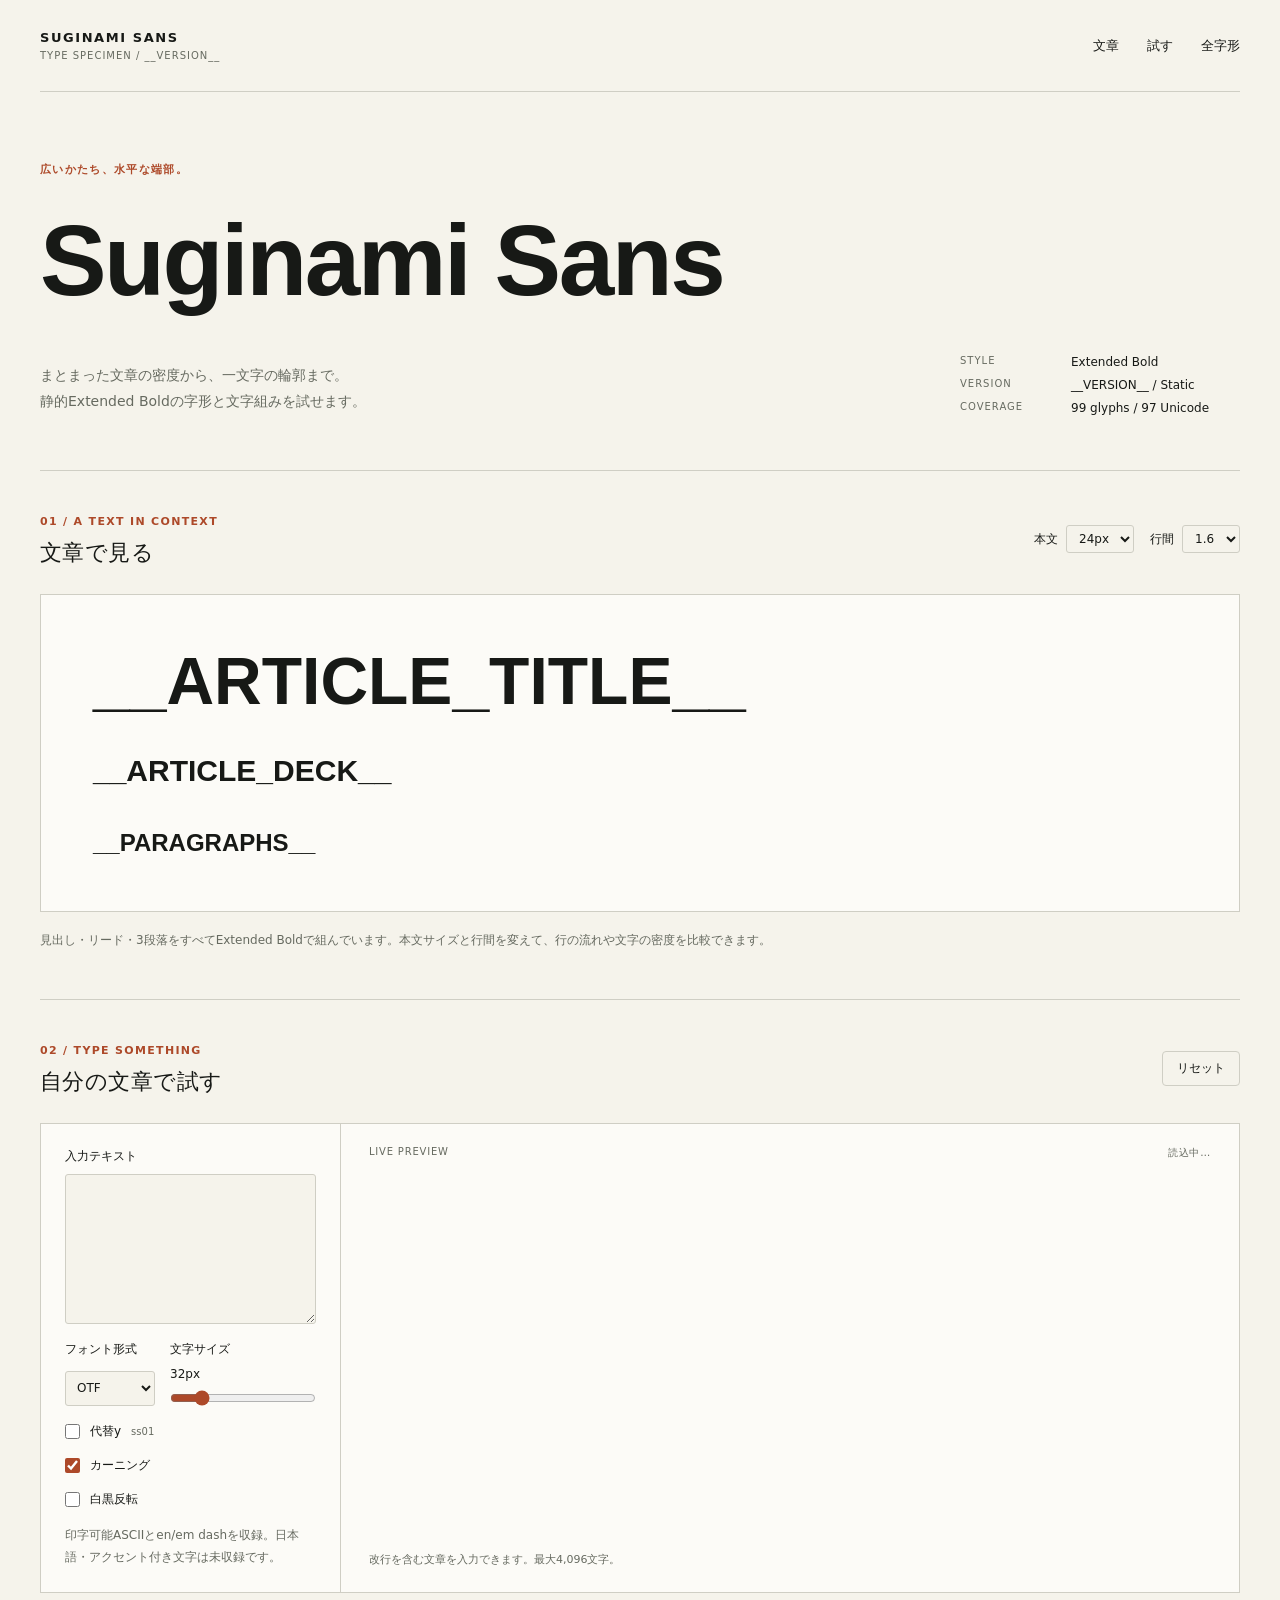
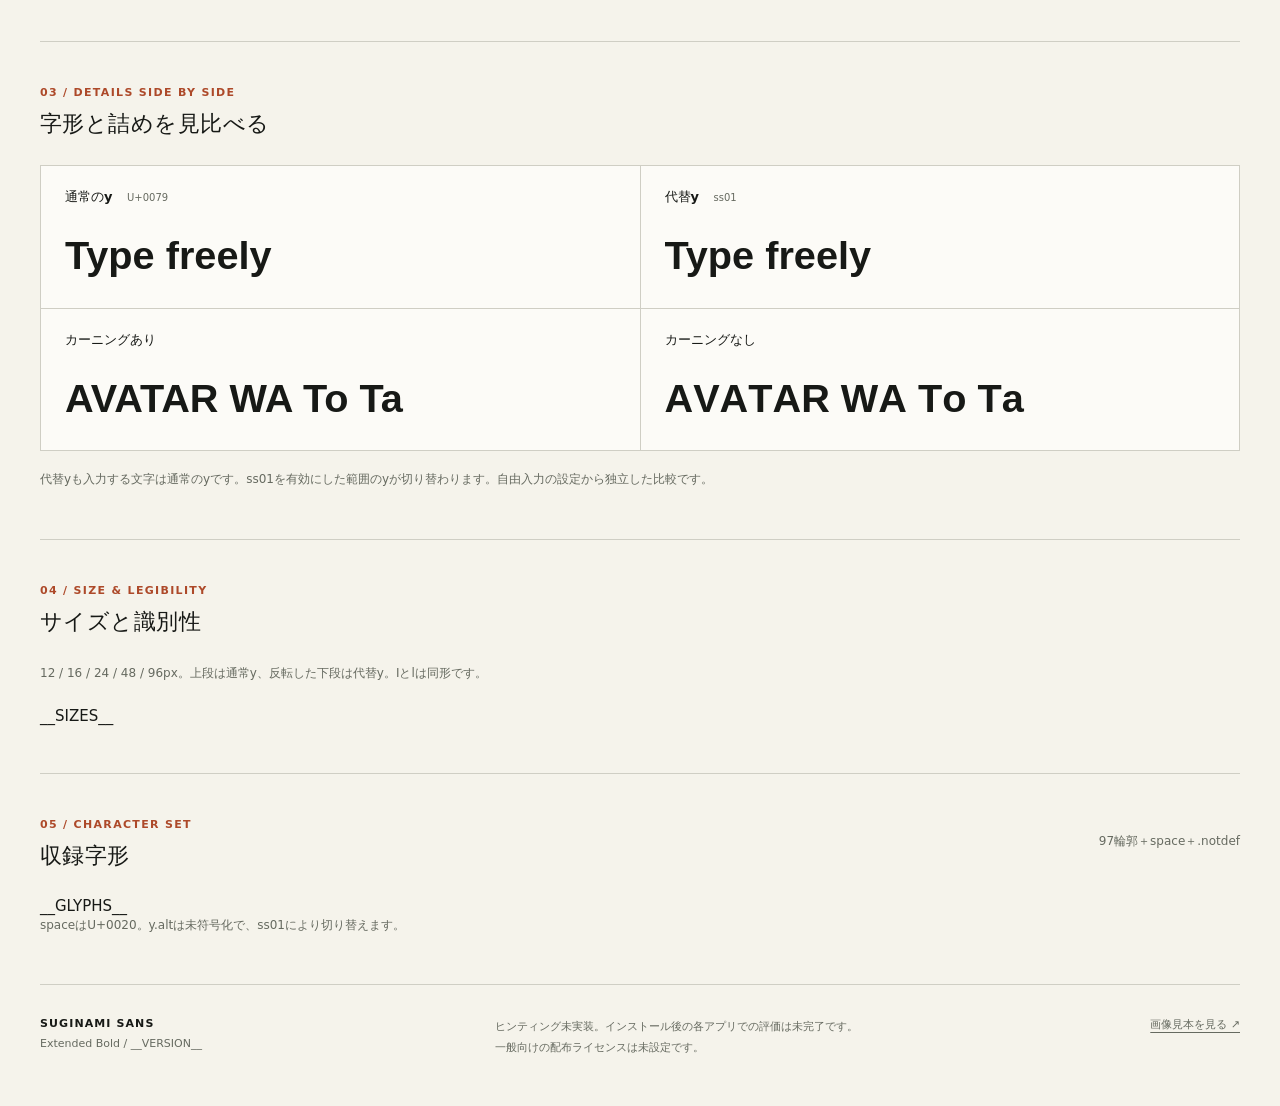
==== scripts/specimen/index.html @ ce56bf21 "Expand prose specimens and package standalone Extended Bold release" ====
<!doctype html>
<html lang="ja">
<head>
  <meta charset="utf-8">
  <meta name="viewport" content="width=device-width,initial-scale=1">
  <meta name="color-scheme" content="light dark">
  <title>Suginami Sans — Extended Bold 見本</title>
  <link rel="stylesheet" href="specimen.css">
  <script id="specimen-data" type="application/json">__DATA__</script>
  <script src="specimen.js" defer></script>
</head>
<body>
  <header class="masthead wrap">
    <a class="identity" href="#top">SUGINAMI SANS<span>TYPE SPECIMEN / __VERSION__</span></a>
    <nav aria-label="ページ内"><a href="#reading">文章</a><a href="#try">試す</a><a href="#characters">全字形</a></nav>
  </header>
  <main id="top" class="wrap">
    <section class="intro" aria-labelledby="title">
      <div class="eyebrow">広いかたち、水平な端部。</div>
      <h1 id="title" class="face">Suginami Sans</h1>
      <div class="intro-bottom"><p>まとまった文章の密度から、一文字の輪郭まで。<br>静的Extended Boldの字形と文字組みを試せます。</p><dl class="specs"><div><dt>STYLE</dt><dd>Extended Bold</dd></div><div><dt>VERSION</dt><dd>__VERSION__ / Static</dd></div><div><dt>COVERAGE</dt><dd>99 glyphs / 97 Unicode</dd></div></dl></div>
    </section>

    <section id="reading" class="section" aria-labelledby="reading-title">
      <div class="section-heading"><div><span class="eyebrow">01 / A TEXT IN CONTEXT</span><h2 id="reading-title">文章で見る</h2></div><div class="reading-controls"><label for="reading-size">本文 <select id="reading-size"><option value="16">16px</option><option value="24" selected>24px</option><option value="32">32px</option></select></label><label for="leading">行間 <select id="leading"><option value="1.3">1.3</option><option value="1.6" selected>1.6</option><option value="1.9">1.9</option></select></label></div></div>
      <article class="reading face" lang="en"><h3>__ARTICLE_TITLE__</h3><p class="deck">__ARTICLE_DECK__</p><div id="paragraphs" class="paragraphs">__PARAGRAPHS__</div></article>
      <p class="hint">見出し・リード・3段落をすべてExtended Boldで組んでいます。本文サイズと行間を変えて、行の流れや文字の密度を比較できます。</p>
    </section>

    <section id="try" class="section" aria-labelledby="try-title">
      <div class="section-heading"><div><span class="eyebrow">02 / TYPE SOMETHING</span><h2 id="try-title">自分の文章で試す</h2></div><button id="reset" class="quiet" type="button">リセット</button></div>
      <div class="workspace">
        <div class="settings">
          <label class="field" for="text-input">入力テキスト<textarea id="text-input" rows="6" maxlength="4096" spellcheck="false"></textarea></label>
          <div class="control-row"><label class="field" for="format">フォント形式<select id="format"><option value="otf">OTF</option><option value="ttf">TTF</option></select></label><label class="field" for="size">文字サイズ <output id="size-label" for="size">32px</output><input id="size" type="range" min="12" max="120" value="32"></label></div>
          <label class="check"><input id="alternate" type="checkbox">代替y <span>ss01</span></label>
          <label class="check"><input id="kern" type="checkbox" checked>カーニング</label>
          <label class="check"><input id="reverse" type="checkbox">白黒反転</label>
          <p class="hint">印字可能ASCIIとen/em dashを収録。日本語・アクセント付き文字は未収録です。</p>
        </div>
        <div class="preview-area"><div class="preview-caption"><span>LIVE PREVIEW</span><span id="font-status" role="status">読込中…</span></div><div id="preview" class="face" aria-label="入力テキストの見本"></div><p id="unsupported" class="warning" role="status" hidden></p><p class="preview-note">改行を含む文章を入力できます。最大4,096文字。</p></div>
      </div>
    </section>

    <section id="compare" class="section" aria-labelledby="compare-title">
      <div class="section-heading"><div><span class="eyebrow">03 / DETAILS SIDE BY SIDE</span><h2 id="compare-title">字形と詰めを見比べる</h2></div></div>
      <div class="comparison-grid"><article class="comparison"><h3>通常のy <span>U+0079</span></h3><div class="scroll"><span id="compare-default" class="face comparison-text">Type freely</span></div></article><article class="comparison"><h3>代替y <span>ss01</span></h3><div class="scroll"><span id="compare-alternate" class="face comparison-text alternate">Type freely</span></div></article><article class="comparison"><h3>カーニングあり</h3><div class="scroll"><span id="compare-kern-on" class="face comparison-text">AVATAR WA To Ta</span></div></article><article class="comparison"><h3>カーニングなし</h3><div class="scroll"><span id="compare-kern-off" class="face comparison-text unkerned">AVATAR WA To Ta</span></div></article></div>
      <p class="hint">代替yも入力する文字は通常のyです。ss01を有効にした範囲のyが切り替わります。自由入力の設定から独立した比較です。</p>
    </section>

    <section id="sizes" class="section" aria-labelledby="sizes-title"><div class="section-heading"><div><span class="eyebrow">04 / SIZE & LEGIBILITY</span><h2 id="sizes-title">サイズと識別性</h2></div></div><p class="hint">12 / 16 / 24 / 48 / 96px。上段は通常y、反転した下段は代替y。Iとlは同形です。</p><div class="size-list">__SIZES__</div></section>

    <section id="characters" class="section" aria-labelledby="characters-title"><div class="section-heading"><div><span class="eyebrow">05 / CHARACTER SET</span><h2 id="characters-title">収録字形</h2></div><span class="hint">97輪郭＋space＋.notdef</span></div>__GLYPHS__<p class="hint">spaceはU+0020。y.altは未符号化で、ss01により切り替えます。</p></section>
  </main>
  <footer class="wrap"><div><strong>SUGINAMI SANS</strong><span>Extended Bold / __VERSION__</span></div><p>ヒンティング未実装。インストール後の各アプリでの評価は未完了です。<br>一般向けの配布ライセンスは未設定です。</p><a href="specimen.png">画像見本を見る ↗</a></footer>
</body>
</html>
---- scripts/specimen/specimen.css ----
@font-face{font-family:SuginamiOTF;src:url('../fonts/SuginamiSans-ExtendedBold.otf') format('opentype');font-weight:700;font-style:normal;font-display:block}
@font-face{font-family:SuginamiTTF;src:url('../fonts/SuginamiSans-ExtendedBold.ttf') format('truetype');font-weight:700;font-style:normal;font-display:block}
:root{--face:SuginamiOTF;--paper:#f5f3eb;--card:#fcfbf7;--ink:#171916;--muted:#666a60;--rule:#cfcec4;--accent:#ad4929;color-scheme:light;font-family:system-ui,-apple-system,"Segoe UI",sans-serif;color:var(--ink);background:var(--paper);font-size:15px}
*{box-sizing:border-box}html{scroll-behavior:smooth;scroll-padding-top:24px}body{margin:0;color:var(--ink);background:var(--paper)}.wrap{width:min(1240px,calc(100% - 80px));margin-inline:auto}a{color:inherit;text-underline-offset:4px}button,input,select,textarea{font:inherit}button,select,input[type=checkbox],input[type=range]{cursor:pointer}button:focus-visible,input:focus-visible,select:focus-visible,textarea:focus-visible,a:focus-visible{outline:2px solid var(--accent);outline-offset:4px}button{color:inherit}.face{font-family:var(--face),sans-serif;font-weight:700;font-synthesis:none;font-kerning:normal;font-style:normal}.alternate{font-feature-settings:"ss01" 1}.unkerned{font-kerning:none}.masthead{display:flex;justify-content:space-between;align-items:center;padding-block:30px;border-bottom:1px solid var(--rule);gap:20px}.identity{text-decoration:none;font-size:13px;letter-spacing:.12em;font-weight:750;display:grid;gap:5px}.identity span{font-size:10px;letter-spacing:.1em;color:var(--muted);font-weight:450}nav{display:flex;gap:28px;font-size:13px}nav a{text-decoration:none}.intro{padding:70px 0 55px}.eyebrow{font-size:11px;letter-spacing:.12em;color:var(--accent);font-weight:650}h1{font-size:clamp(36px,7.8vw,104px);line-height:1.2;letter-spacing:-.025em;margin:24px 0 34px}.intro-bottom{display:flex;justify-content:space-between;align-items:end;gap:40px}.intro-bottom p{font-size:14px;color:var(--muted)}p{line-height:1.85;margin:0}.specs{margin:0;display:grid;gap:9px;min-width:280px}.specs div{display:grid;grid-template-columns:95px auto;gap:16px}.specs dt{font-size:10px;color:var(--muted);letter-spacing:.1em}.specs dd{font-size:12px;margin:0}.section{border-top:1px solid var(--rule);padding:40px 0 48px;min-width:0}.section-heading{display:flex;justify-content:space-between;align-items:center;gap:20px;margin-bottom:26px}h2{font-size:22px;font-weight:550;letter-spacing:.02em;margin:9px 0 0}h3{font-size:13px;font-weight:550;margin:25px 0 14px}h3 span{font-size:10px;font-weight:400;color:var(--muted);margin-left:10px}.quiet{background:none;border:1px solid var(--rule);border-radius:4px;padding:8px 14px;font-size:12px}.field{display:grid;gap:9px;font-size:12px}.field textarea,.field select,.reading-controls select{width:100%;min-width:0;background:var(--paper);color:var(--ink);border:1px solid var(--rule);border-radius:3px;padding:10px;line-height:1.6}.field textarea{resize:vertical;min-height:150px}.field select{padding:7px}.reading-controls{display:flex;gap:16px}.reading-controls label{display:flex;align-items:center;gap:8px;font-size:12px;white-space:nowrap}.reading-controls select{padding:5px 8px;width:auto}.reading{background:var(--card);border:1px solid var(--rule);padding:48px 52px;margin-bottom:18px}.reading h3{font:inherit;font-size:clamp(34px,5.2vw,66px);line-height:1.18;max-width:17ch;margin:0 0 28px}.reading .deck{font-size:clamp(20px,2.8vw,30px);line-height:1.45;margin:0 0 32px;max-width:45ch}.paragraphs{font-size:24px;line-height:1.6;max-width:65ch}.paragraphs p{line-height:inherit;margin:0 0 1em}.paragraphs p:last-child{margin:0}.workspace{display:grid;grid-template-columns:300px minmax(0,1fr);border:1px solid var(--rule);background:var(--card)}.settings{padding:24px;border-right:1px solid var(--rule);display:grid;gap:17px;align-content:start}.control-row{display:grid;grid-template-columns:90px minmax(0,1fr);gap:15px}input[type=range]{width:100%;accent-color:var(--accent);margin:0}input[type=checkbox]{accent-color:var(--accent);width:15px;height:15px;margin:0}.check{display:flex;align-items:center;gap:10px;font-size:12px}.check span{color:var(--muted);font-size:10px}.hint{font-size:12px;color:var(--muted);line-height:1.8}.preview-area{padding:22px 28px;min-width:0;display:flex;flex-direction:column;min-height:360px}.preview-caption{display:flex;justify-content:space-between;gap:12px;font-size:10px;letter-spacing:.08em;color:var(--muted)}#preview{font-size:32px;line-height:1.6;padding:35px 0;white-space:pre-wrap;overflow-wrap:anywhere;max-width:100%;min-height:210px;flex:1}.preview-note{font-size:11px;color:var(--muted)}.warning{font-size:12px;color:var(--accent);padding:10px 0}.comparison-grid{display:grid;grid-template-columns:minmax(0,1fr) minmax(0,1fr);gap:1px;background:var(--rule);border:1px solid var(--rule);margin-bottom:18px}.comparison{padding:22px 24px;background:var(--card);min-width:0}.comparison h3{margin:0 0 20px}.comparison-text{font-size:clamp(22px,3.1vw,42px);display:inline-block;white-space:nowrap;line-height:1.5}.scroll{overflow-x:auto;min-width:0;max-width:100%}.size-list{margin-top:22px}.size-row{display:grid;grid-template-columns:62px minmax(0,1fr);gap:16px;border-top:1px solid var(--rule);padding:22px 0}.size-row>small{font-size:11px;color:var(--muted);padding-top:8px}.size-example{white-space:nowrap;line-height:1.4;width:max-content;min-width:100%;padding:8px 12px}.inverse{background:var(--ink);color:var(--paper)}.glyph-grid{display:grid;grid-template-columns:repeat(auto-fill,minmax(105px,1fr));gap:1px;border:1px solid var(--rule);background:var(--rule);margin-bottom:26px}.glyph{display:flex;flex-direction:column;justify-content:center;align-items:center;gap:16px;padding:24px 8px 18px;background:var(--card);min-width:0}.glyph .face{font-size:42px;line-height:1.2}.glyph small{font-size:9px;color:var(--muted);letter-spacing:.04em}footer{border-top:1px solid var(--rule);display:flex;justify-content:space-between;gap:30px;padding-block:32px 48px;font-size:11px;color:var(--muted)}footer strong,footer span{display:block}footer strong{color:var(--ink);font-size:11px;letter-spacing:.1em;margin-bottom:7px}footer a{white-space:nowrap}body.reversed{--paper:#181b18;--card:#20241f;--ink:#f4f2e9;--muted:#b6baad;--rule:#444a40;--accent:#efa884}body.reversed input{color-scheme:dark}[hidden]{display:none!important}
@media(max-width:800px){.wrap{width:calc(100% - 40px)}.intro{padding:44px 0 36px}.intro-bottom{display:block}.specs{margin-top:26px}.workspace{grid-template-columns:1fr}.settings{border-right:0;border-bottom:1px solid var(--rule)}.preview-area{min-height:260px}.reading{padding:28px}.section-heading{flex-wrap:wrap}.comparison-grid{grid-template-columns:1fr}.comparison-text{font-size:clamp(24px,5vw,40px)}footer{flex-wrap:wrap}.glyph-grid{grid-template-columns:repeat(auto-fill,minmax(78px,1fr))}.glyph .face{font-size:34px}nav{gap:16px}}
@media(max-width:420px){.wrap{width:calc(100% - 28px)}.masthead{padding-block:20px}.identity{font-size:11px}.identity span{font-size:8px}nav{gap:12px;font-size:11px}.section{padding-block:30px}h2{font-size:20px}.settings,.preview-area{padding:20px}.reading{padding:22px}.paragraphs{font-size:24px}.size-row{grid-template-columns:40px minmax(0,1fr);gap:8px}.section-heading>.hint{max-width:100px;text-align:right}h1{font-size:clamp(26px,7.8vw,36px)}}
@media(prefers-reduced-motion:reduce){html{scroll-behavior:auto}}
@media print{.masthead nav,.settings,.quiet,.reading-controls,footer a{display:none}.wrap{width:100%}.intro{padding-top:20px}.workspace{display:block}.preview-area{min-height:150px}.reading{padding:24px}.section{break-inside:avoid}.scroll{overflow:visible}.size-example{font-size:24px!important}.glyph-grid{grid-template-columns:repeat(10,1fr)}body{--paper:white;--card:white;--ink:black;--rule:#ccc}}
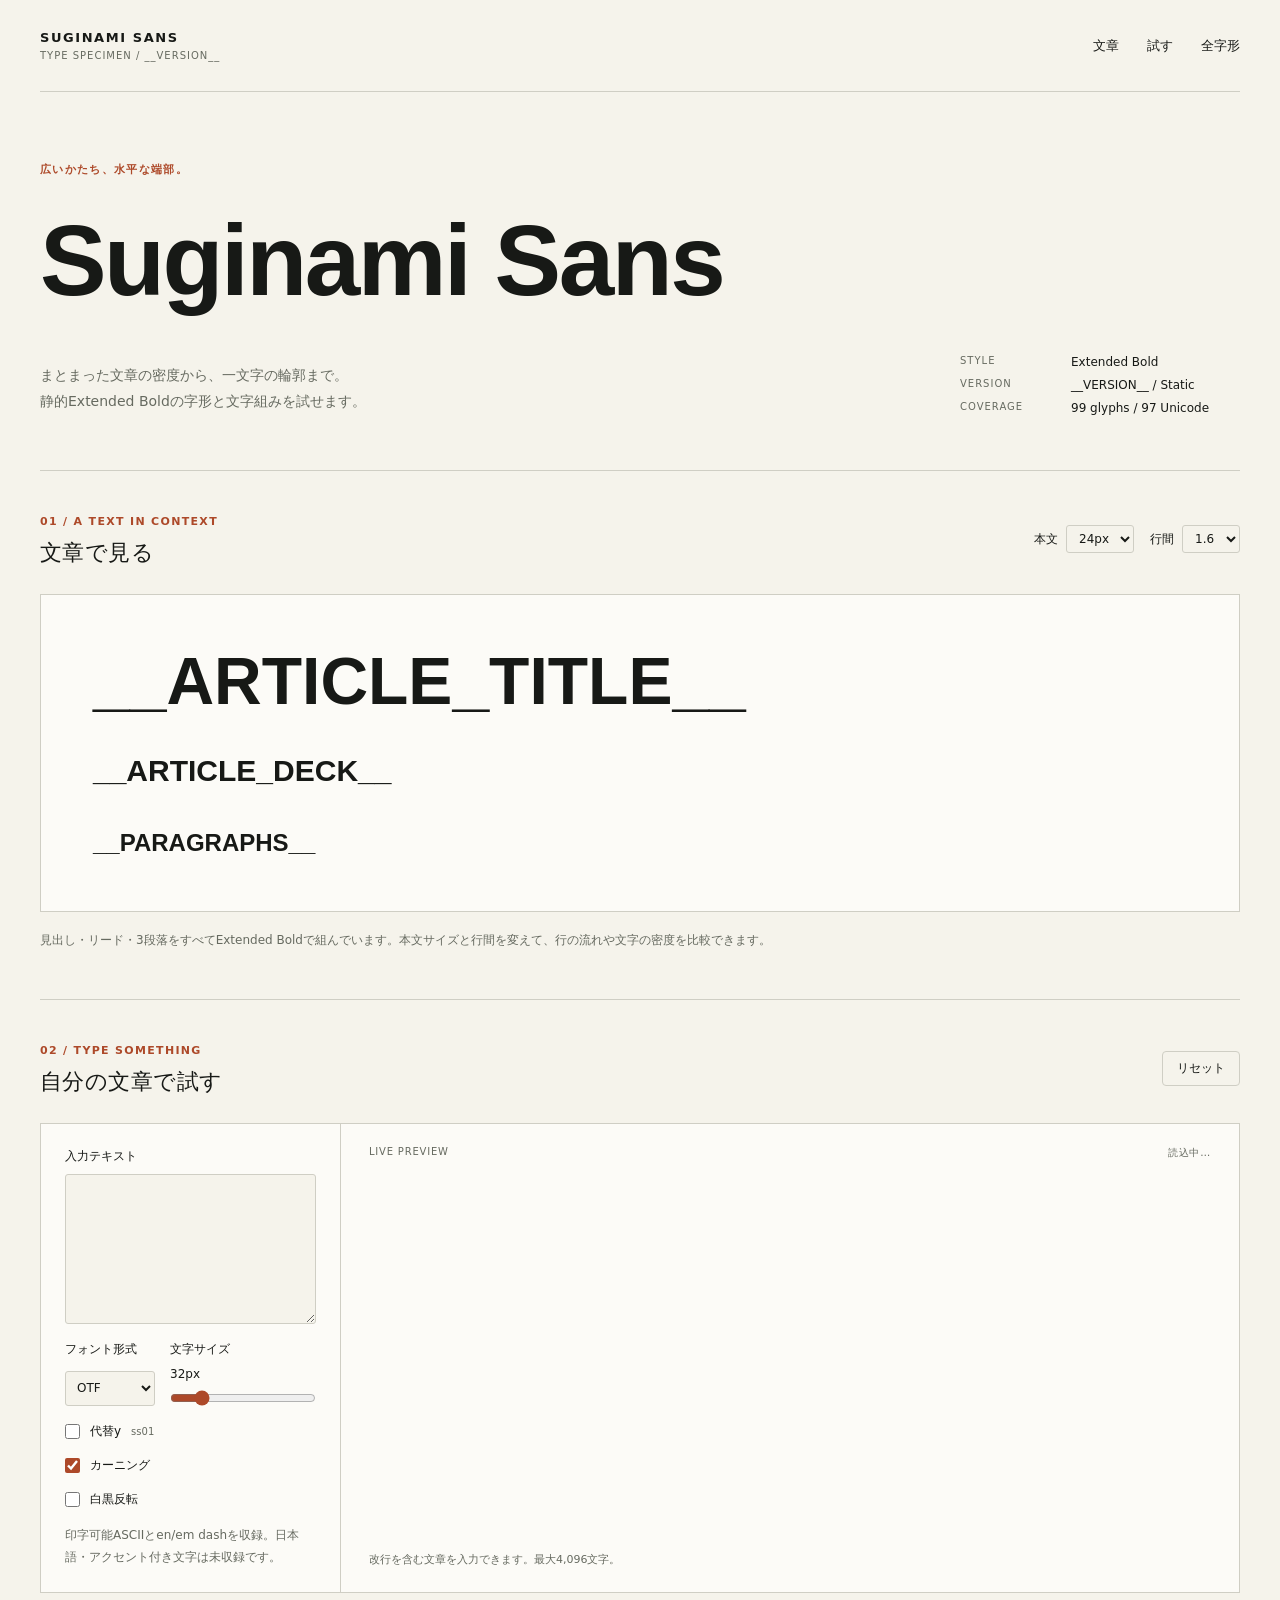
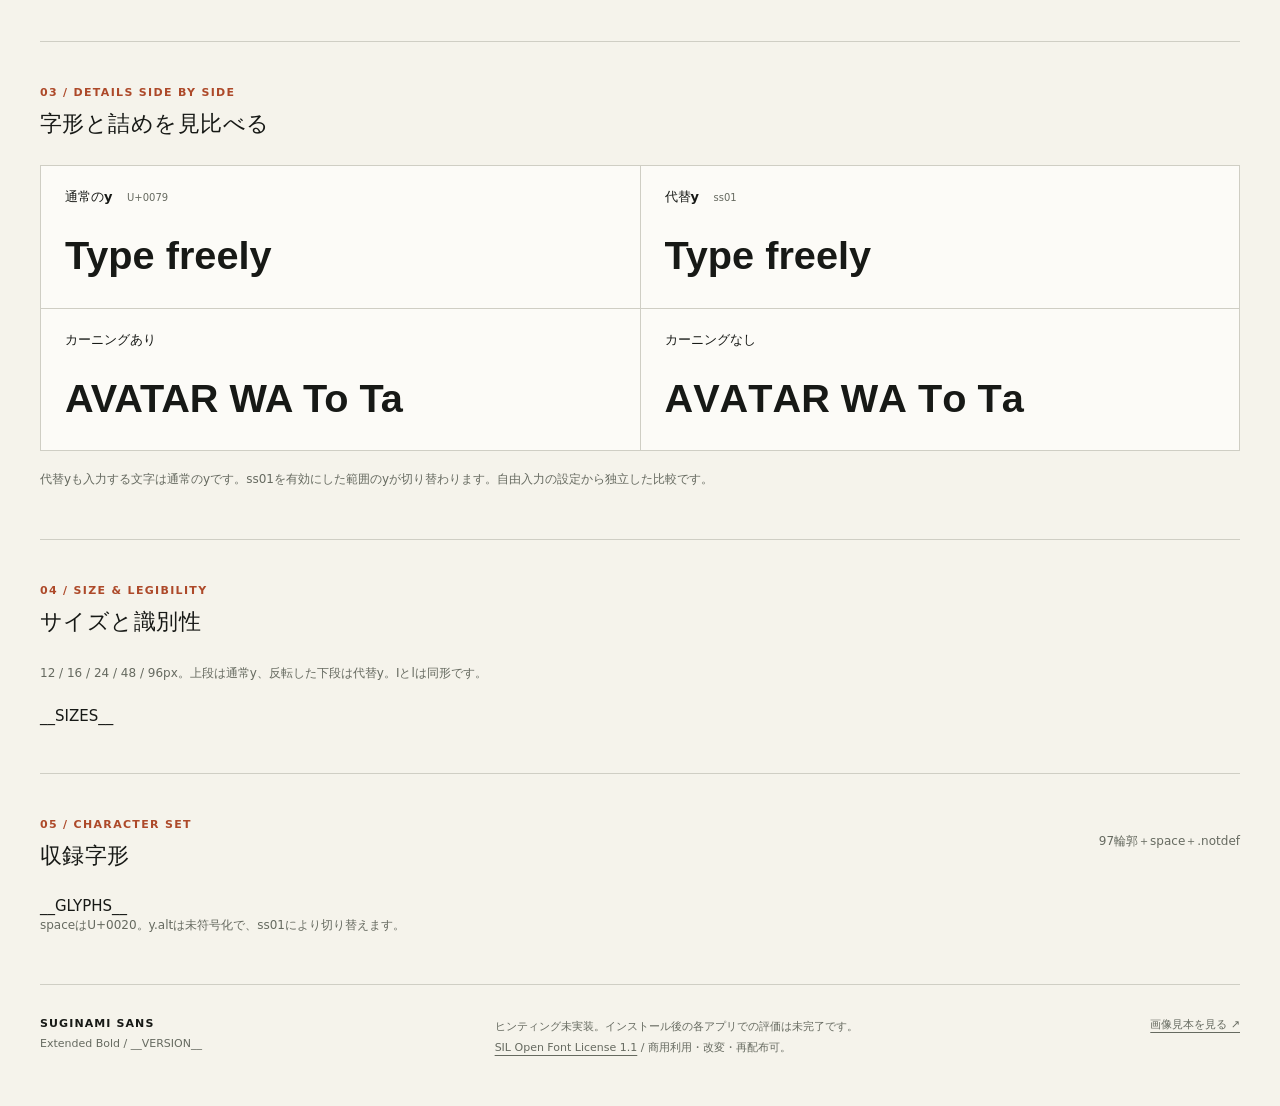
==== commit e65d320b: "License Suginami Sans under OFL 1.1 for public release 0.106" ====
--- a/scripts/specimen/index.html
+++ b/scripts/specimen/index.html
@@ -52,6 +52,6 @@
 
     <section id="characters" class="section" aria-labelledby="characters-title"><div class="section-heading"><div><span class="eyebrow">05 / CHARACTER SET</span><h2 id="characters-title">収録字形</h2></div><span class="hint">97輪郭＋space＋.notdef</span></div>__GLYPHS__<p class="hint">spaceはU+0020。y.altは未符号化で、ss01により切り替えます。</p></section>
   </main>
-  <footer class="wrap"><div><strong>SUGINAMI SANS</strong><span>Extended Bold / __VERSION__</span></div><p>ヒンティング未実装。インストール後の各アプリでの評価は未完了です。<br>一般向けの配布ライセンスは未設定です。</p><a href="specimen.png">画像見本を見る ↗</a></footer>
+  <footer class="wrap"><div><strong>SUGINAMI SANS</strong><span>Extended Bold / __VERSION__</span></div><p>ヒンティング未実装。インストール後の各アプリでの評価は未完了です。<br><a href="../OFL.txt">SIL Open Font License 1.1</a> / 商用利用・改変・再配布可。</p><a href="specimen.png">画像見本を見る ↗</a></footer>
 </body>
 </html>
